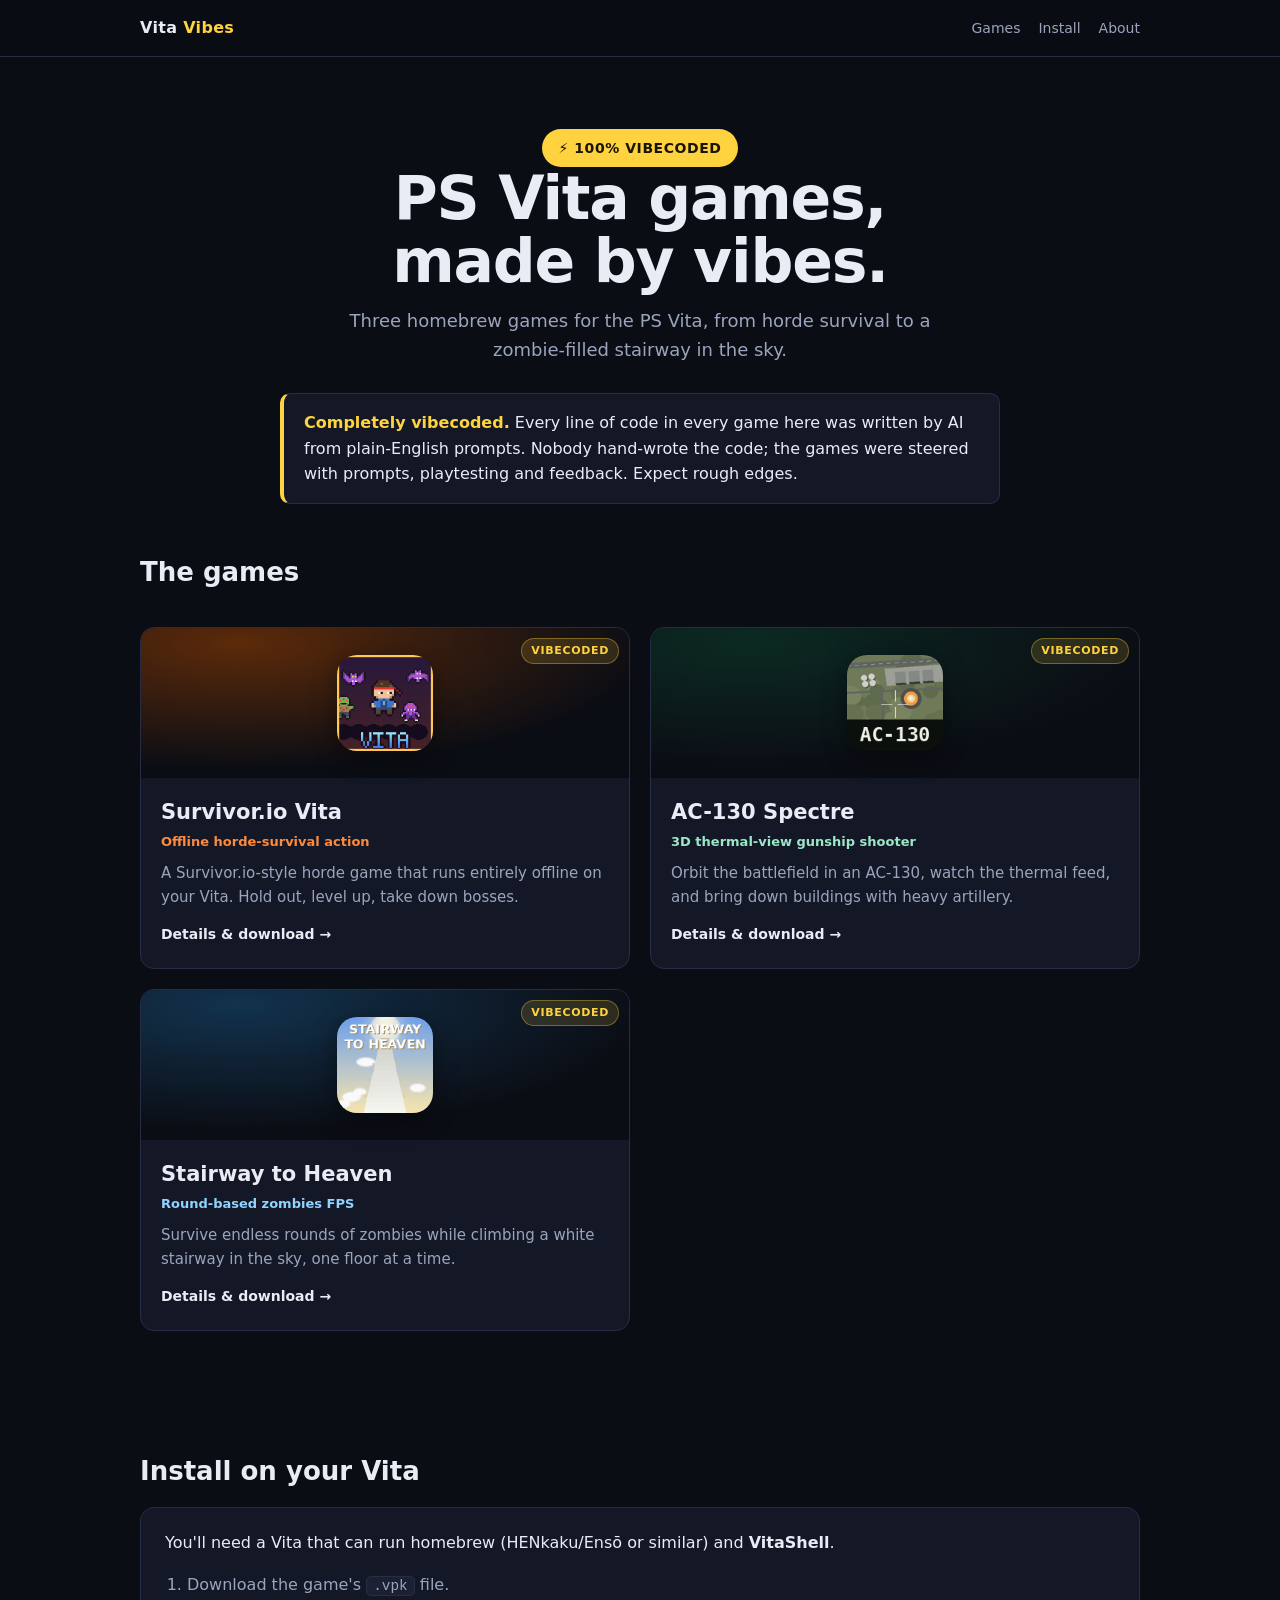
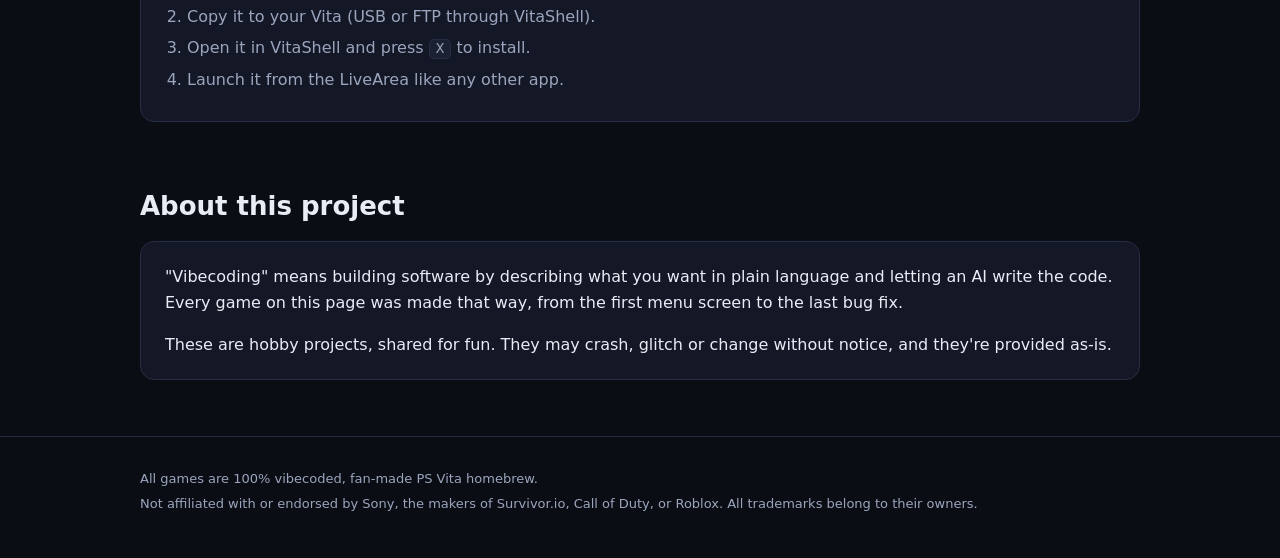
==== index.html @ 3c51bcc6 "Remove Vita Bowl from the site Site now lists the three games that have VPKs: Survivor.io Vita, AC-1" ====
<!doctype html>
<html lang="en">
<head>
<meta charset="utf-8">
<meta name="viewport" content="width=device-width,initial-scale=1">
<title>Vita Vibes: PS Vita games, 100% vibecoded</title>
<meta name="description" content="Three PS Vita homebrew games, every line of code written by AI from plain-English prompts.">
<meta property="og:title" content="Vita Vibes: PS Vita games, 100% vibecoded">
<meta property="og:description" content="Three PS Vita homebrew games, every line of code written by AI from plain-English prompts.">
<link rel="stylesheet" href="style.css">
</head>
<body>
<header class="site"><div class="wrap">
<a class="brand" href="index.html">Vita <b>Vibes</b></a>
<nav><a href="index.html#games">Games</a><a href="index.html#install">Install</a><a href="index.html#about">About</a></nav>
</div></header>

<div class="hero"><div class="wrap">
<span class="badge">⚡ 100% vibecoded</span>
<h1>PS Vita games,<br>made by vibes.</h1>
<p class="lead">Three homebrew games for the PS Vita, from horde survival to a zombie-filled stairway in the sky.</p>
<div class="banner"><strong>Completely vibecoded.</strong> Every line of code in every game here was written by AI from plain-English prompts. Nobody hand-wrote the code; the games were steered with prompts, playtesting and feedback. Expect rough edges.</div>
</div></div>

<main class="wrap">
<section id="games" class="block"><h2>The games</h2>
<div class="grid">
<a class="card" href="games/survivor-io-vita.html" style="--accent:#ff8a3d;--accent2:#5c2a0a">
<div class="art"><img src="img/survivor.png" alt="Survivor.io Vita icon" class="gicon"><span class="pill vb">Vibecoded</span></div>
<div class="body"><h3>Survivor.io Vita</h3><div class="tag">Offline horde-survival action</div>
<p>A Survivor.io-style horde game that runs entirely offline on your Vita. Hold out, level up, take down bosses.</p><span class="more">Details &amp; download →</span></div>
</a>
<a class="card" href="games/ac130-spectre.html" style="--accent:#9be8c8;--accent2:#0b2a22">
<div class="art"><img src="img/ac130.png" alt="AC-130 Spectre icon" class="gicon"><span class="pill vb">Vibecoded</span></div>
<div class="body"><h3>AC-130 Spectre</h3><div class="tag">3D thermal-view gunship shooter</div>
<p>Orbit the battlefield in an AC-130, watch the thermal feed, and bring down buildings with heavy artillery.</p><span class="more">Details &amp; download →</span></div>
</a>
<a class="card" href="games/stairway-to-heaven.html" style="--accent:#8fd3ff;--accent2:#12324d">
<div class="art"><img src="img/stairway.png" alt="Stairway to Heaven icon" class="gicon"><span class="pill vb">Vibecoded</span></div>
<div class="body"><h3>Stairway to Heaven</h3><div class="tag">Round-based zombies FPS</div>
<p>Survive endless rounds of zombies while climbing a white stairway in the sky, one floor at a time.</p><span class="more">Details &amp; download →</span></div>
</a>
</div></section>

<section id="install" class="block"><h2>Install on your Vita</h2>
<div class="panel">
<p style="margin-top:0">You'll need a Vita that can run homebrew (HENkaku/Ensō or similar) and <strong>VitaShell</strong>.</p>
<ol>
<li>Download the game's <code>.vpk</code> file.</li>
<li>Copy it to your Vita (USB or FTP through VitaShell).</li>
<li>Open it in VitaShell and press <kbd>X</kbd> to install.</li>
<li>Launch it from the LiveArea like any other app.</li>
</ol>
</div></section>

<section id="about" class="block"><h2>About this project</h2>
<div class="panel">
<p style="margin-top:0">"Vibecoding" means building software by describing what you want in plain language and letting an AI write the code. Every game on this page was made that way, from the first menu screen to the last bug fix.</p>
<p style="margin-bottom:0">These are hobby projects, shared for fun. They may crash, glitch or change without notice, and they're provided as-is.</p>
</div></section>
</main>
<footer><div class="wrap">
<p>All games are 100% vibecoded, fan-made PS Vita homebrew.</p>
<p>Not affiliated with or endorsed by Sony, the makers of Survivor.io, Call of Duty, or Roblox. All trademarks belong to their owners.</p>
</div></footer>
</body>
</html>
---- style.css ----
:root{--bg:#0b0d14;--panel:#141826;--panel2:#1b2133;--text:#e8ecf5;--muted:#9aa5bd;--line:#262d44;--hl:#ffd23f}
*{box-sizing:border-box}
html{scroll-behavior:smooth}
body{margin:0;background:var(--bg);color:var(--text);font:16px/1.6 system-ui,-apple-system,Segoe UI,Roboto,sans-serif}
a{color:inherit}
.wrap{max-width:1040px;margin:0 auto;padding:0 20px}
header.site{border-bottom:1px solid var(--line);position:sticky;top:0;background:rgba(11,13,20,.9);backdrop-filter:blur(8px);z-index:5}
header.site .wrap{display:flex;align-items:center;justify-content:space-between;height:56px}
.brand{font-weight:800;letter-spacing:.02em;text-decoration:none}
.brand b{color:var(--hl)}
nav a{margin-left:18px;color:var(--muted);text-decoration:none;font-size:14px}
nav a:hover{color:var(--text)}
.hero{padding:72px 0 40px;text-align:center}
.hero h1{font-size:clamp(34px,6vw,60px);line-height:1.05;margin:0 0 14px;letter-spacing:-.02em}
.hero p.lead{color:var(--muted);max-width:640px;margin:0 auto 22px;font-size:18px}
.badge{display:inline-flex;align-items:center;gap:8px;background:var(--hl);color:#1a1500;font-weight:800;padding:8px 16px;border-radius:999px;font-size:14px;letter-spacing:.04em;text-transform:uppercase}
.banner{margin:28px auto 0;max-width:720px;background:var(--panel);border:1px solid var(--line);border-left:4px solid var(--hl);border-radius:10px;padding:16px 20px;text-align:left}
.banner strong{color:var(--hl)}
.grid{display:grid;grid-template-columns:repeat(2,1fr);gap:20px;padding:20px 0 56px}
.card{background:var(--panel);border:1px solid var(--line);border-radius:14px;overflow:hidden;text-decoration:none;display:flex;flex-direction:column;transition:transform .15s,border-color .15s}
@media(max-width:700px){.grid{grid-template-columns:1fr}}
.card:hover{transform:translateY(-3px);border-color:var(--accent)}
.art{height:150px;display:grid;place-items:center;color:var(--accent);background:radial-gradient(120% 120% at 20% 10%,var(--accent2),#0b0d14 70%);position:relative}
.art svg{width:84px;height:84px}
.art .vb{position:absolute;top:10px;right:10px}
.pill{font-size:11px;font-weight:800;letter-spacing:.06em;text-transform:uppercase;background:rgba(255,210,63,.14);color:var(--hl);border:1px solid rgba(255,210,63,.35);padding:3px 9px;border-radius:999px}
.card .body{padding:18px 20px 22px}
.card h3{margin:0 0 2px;font-size:21px}
.card .tag{color:var(--accent);font-size:13px;font-weight:700;margin-bottom:8px}
.card p{margin:0;color:var(--muted);font-size:15px}
.card .more{display:inline-block;margin-top:14px;font-weight:700;color:var(--text);font-size:14px}
section.block{padding:8px 0 56px}
section.block h2{font-size:26px;margin:0 0 14px}
.panel{background:var(--panel);border:1px solid var(--line);border-radius:14px;padding:22px 24px}
.panel ol{margin:8px 0 0;padding-left:22px;color:var(--muted)}
.panel ol li{margin:6px 0}
.panel code,kbd{background:var(--panel2);border:1px solid var(--line);border-radius:5px;padding:1px 6px;font-size:.9em}
.game-hero{padding:56px 0 28px;border-bottom:1px solid var(--line);background:radial-gradient(90% 140% at 0% 0%,var(--accent2),transparent 65%)}
.game-hero .row{display:flex;gap:26px;align-items:center;flex-wrap:wrap}
.game-hero .art{width:150px;border-radius:18px;flex:none;border:1px solid var(--line)}
.game-hero h1{font-size:clamp(30px,5vw,48px);margin:0;line-height:1.1;letter-spacing:-.02em}
.game-hero .tag{color:var(--accent);font-weight:700;margin:6px 0 10px}
.game-hero .aka{color:var(--muted);font-size:14px}
.cols{display:grid;grid-template-columns:2fr 1fr;gap:28px;padding:36px 0 20px}
@media(max-width:760px){.cols{grid-template-columns:1fr}}
.cols h2{font-size:20px;margin:26px 0 10px}
.cols h2:first-child{margin-top:0}
ul.feat{padding-left:0;list-style:none;margin:0}
ul.feat li{padding:9px 0 9px 28px;border-bottom:1px solid var(--line);position:relative}
ul.feat li::before{content:"▸";position:absolute;left:6px;color:var(--accent)}
table.kv{width:100%;border-collapse:collapse;font-size:15px}
table.kv td{padding:8px 0;border-bottom:1px solid var(--line);vertical-align:top}
table.kv td:first-child{color:var(--muted);padding-right:14px;white-space:nowrap}
.side .panel{margin-bottom:18px}
.gicon{width:96px;height:96px;border-radius:20px;image-rendering:auto;box-shadow:0 6px 24px rgba(0,0,0,.45)}
.game-hero .gicon{width:100%;height:100%;border-radius:0;box-shadow:none;object-fit:cover}
.game-hero .art{height:150px}
.btn{display:inline-flex;align-items:center;gap:8px;background:var(--accent);color:#07110c;font-weight:800;padding:10px 18px;border-radius:10px;text-decoration:none;font-size:14px;margin-top:12px;word-break:break-all}
.btn span{opacity:.7;font-weight:700}
.btn:hover{filter:brightness(1.1)}
.btn.off{background:var(--panel2);color:var(--muted);border:1px dashed var(--line);cursor:default}
.shots{display:grid;grid-template-columns:repeat(auto-fit,minmax(200px,1fr));gap:14px;margin-top:10px}
.shot{aspect-ratio:16/9;border:1px dashed var(--line);border-radius:10px;display:grid;place-items:center;color:var(--muted);font-size:13px;background:var(--panel)}
.vibe{margin:10px 0 56px;background:var(--panel);border:1px solid var(--line);border-left:4px solid var(--hl);border-radius:10px;padding:16px 20px}
.vibe strong{color:var(--hl)}
.pager{display:flex;justify-content:space-between;gap:12px;padding:0 0 56px;flex-wrap:wrap}
.pager a{background:var(--panel);border:1px solid var(--line);border-radius:10px;padding:10px 16px;text-decoration:none;font-weight:700;font-size:14px}
.pager a:hover{border-color:var(--hl)}
footer{border-top:1px solid var(--line);color:var(--muted);font-size:13px;padding:28px 0 40px}
footer p{margin:4px 0}
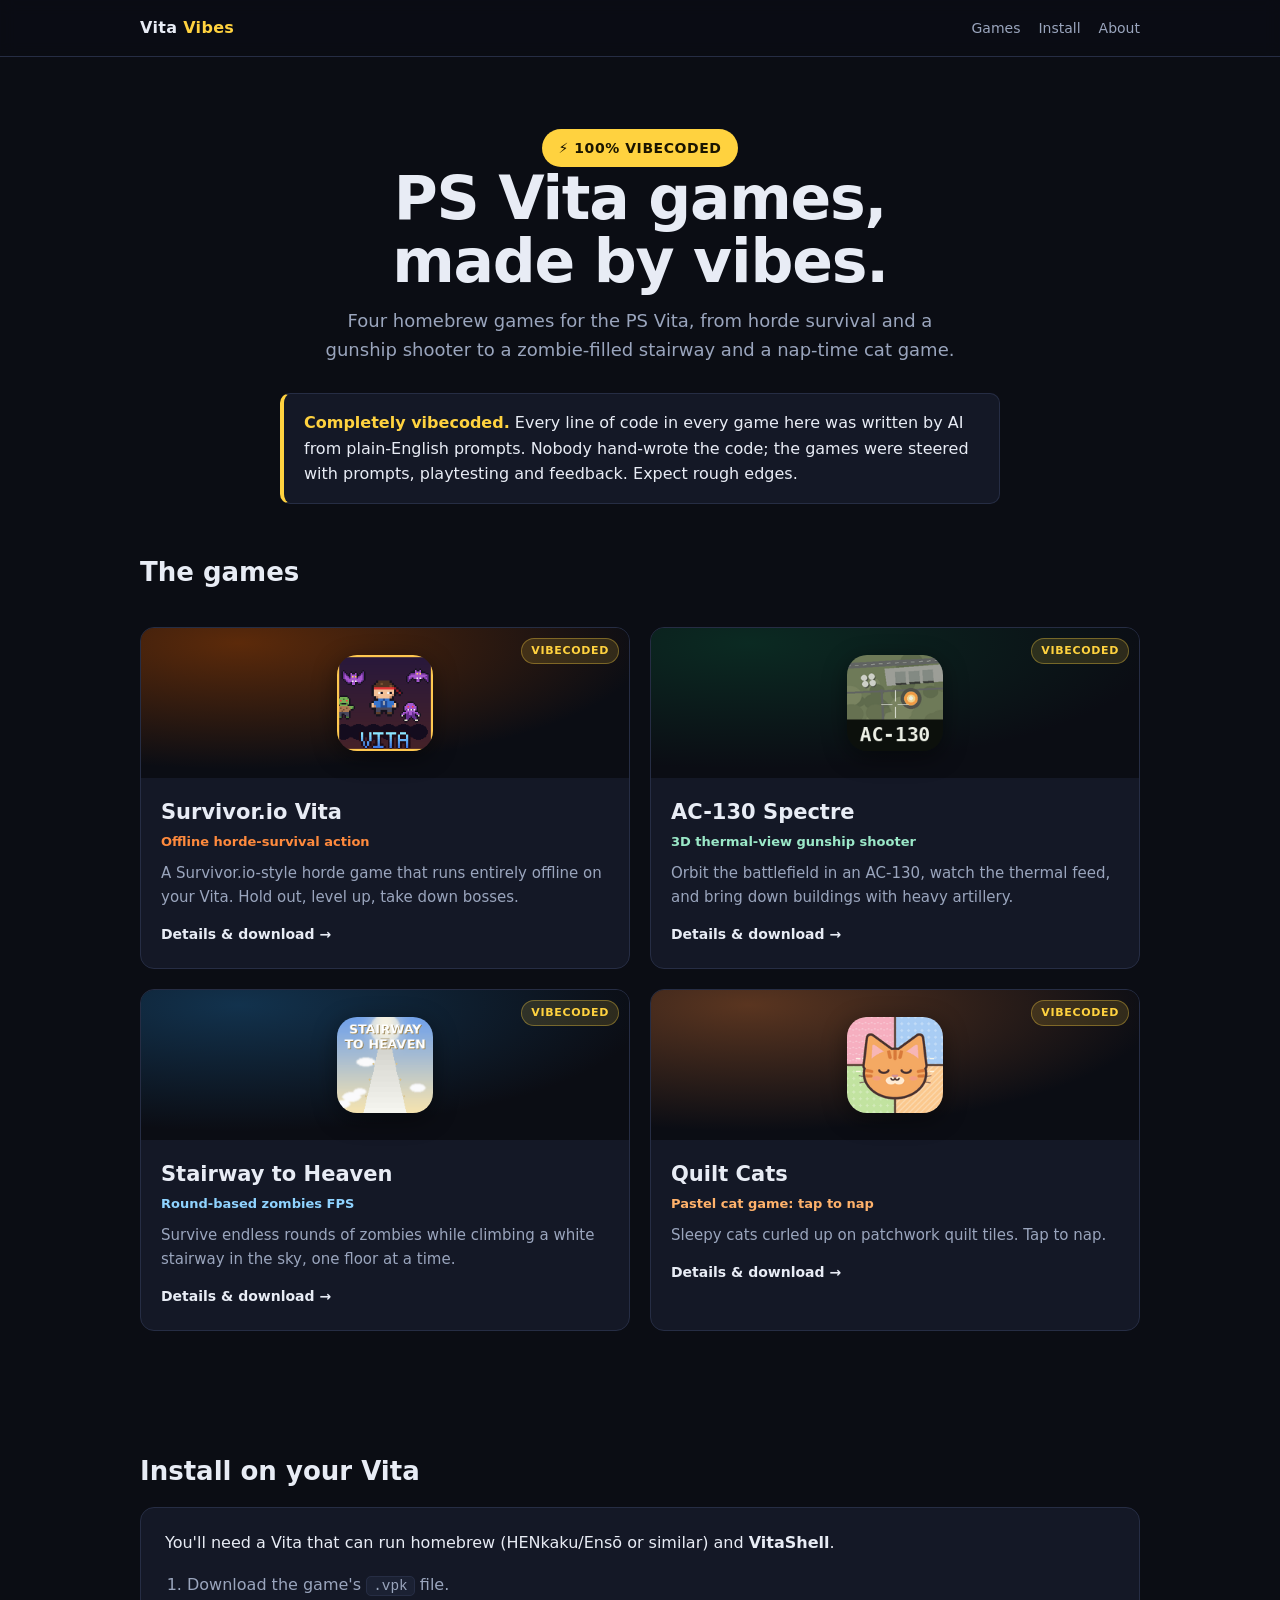
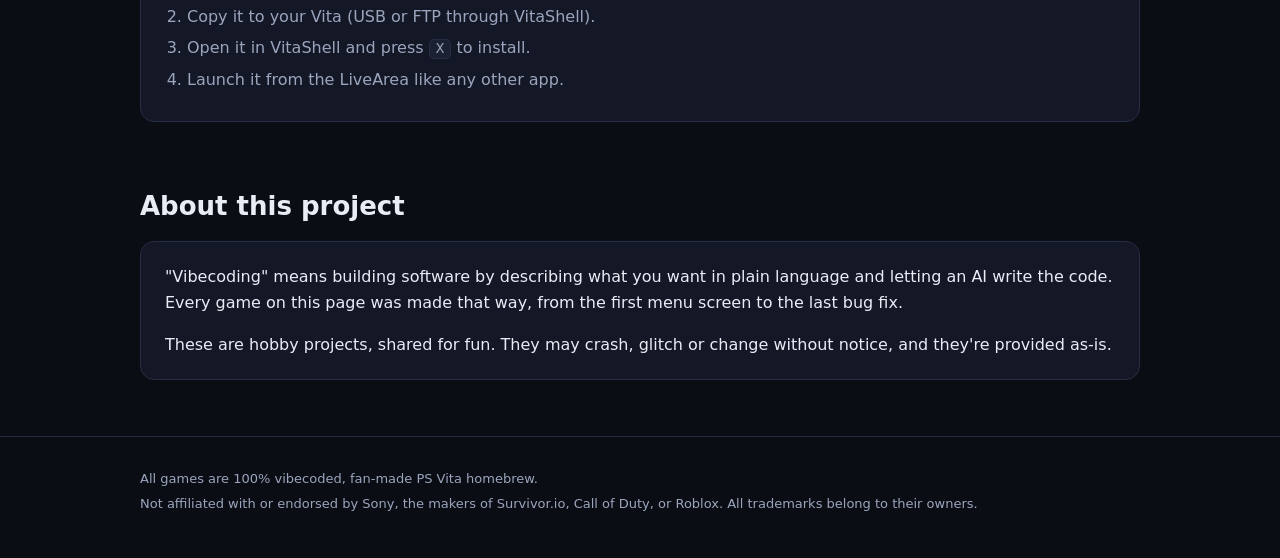
==== commit 2a14324b: "Add Quilt Cats New game page, VPK download and LiveArea art for Quilt Cats; site and README now list" ====
--- a/index.html
+++ b/index.html
@@ -4,9 +4,9 @@
 <meta charset="utf-8">
 <meta name="viewport" content="width=device-width,initial-scale=1">
 <title>Vita Vibes: PS Vita games, 100% vibecoded</title>
-<meta name="description" content="Three PS Vita homebrew games, every line of code written by AI from plain-English prompts.">
+<meta name="description" content="Four PS Vita homebrew games, every line of code written by AI from plain-English prompts.">
 <meta property="og:title" content="Vita Vibes: PS Vita games, 100% vibecoded">
-<meta property="og:description" content="Three PS Vita homebrew games, every line of code written by AI from plain-English prompts.">
+<meta property="og:description" content="Four PS Vita homebrew games, every line of code written by AI from plain-English prompts.">
 <link rel="stylesheet" href="style.css">
 </head>
 <body>
@@ -18,7 +18,7 @@
 <div class="hero"><div class="wrap">
 <span class="badge">⚡ 100% vibecoded</span>
 <h1>PS Vita games,<br>made by vibes.</h1>
-<p class="lead">Three homebrew games for the PS Vita, from horde survival to a zombie-filled stairway in the sky.</p>
+<p class="lead">Four homebrew games for the PS Vita, from horde survival and a gunship shooter to a zombie-filled stairway and a nap-time cat game.</p>
 <div class="banner"><strong>Completely vibecoded.</strong> Every line of code in every game here was written by AI from plain-English prompts. Nobody hand-wrote the code; the games were steered with prompts, playtesting and feedback. Expect rough edges.</div>
 </div></div>
 
@@ -39,6 +39,11 @@
 <div class="art"><img src="img/stairway.png" alt="Stairway to Heaven icon" class="gicon"><span class="pill vb">Vibecoded</span></div>
 <div class="body"><h3>Stairway to Heaven</h3><div class="tag">Round-based zombies FPS</div>
 <p>Survive endless rounds of zombies while climbing a white stairway in the sky, one floor at a time.</p><span class="more">Details &amp; download →</span></div>
+</a>
+<a class="card" href="games/quilt-cats.html" style="--accent:#ffb26b;--accent2:#5a3520">
+<div class="art"><img src="img/quiltcats.png" alt="Quilt Cats icon" class="gicon"><span class="pill vb">Vibecoded</span></div>
+<div class="body"><h3>Quilt Cats</h3><div class="tag">Pastel cat game: tap to nap</div>
+<p>Sleepy cats curled up on patchwork quilt tiles. Tap to nap.</p><span class="more">Details &amp; download →</span></div>
 </a>
 </div></section>
 
--- a/style.css
+++ b/style.css
@@ -59,7 +59,11 @@
 .btn span{opacity:.7;font-weight:700}
 .btn:hover{filter:brightness(1.1)}
 .btn.off{background:var(--panel2);color:var(--muted);border:1px dashed var(--line);cursor:default}
-.shots{display:grid;grid-template-columns:repeat(auto-fit,minmax(200px,1fr));gap:14px;margin-top:10px}
+.shots{display:grid;grid-template-columns:repeat(auto-fit,minmax(240px,1fr));gap:14px;margin-top:10px}
+.shot.has{display:block;aspect-ratio:auto;border:1px solid var(--line);overflow:hidden;text-decoration:none;transition:border-color .15s}
+.shot.has:hover{border-color:var(--accent)}
+.shot.has img{width:100%;height:auto;display:block}
+.shot.has span{display:block;padding:8px 12px;font-size:13px;color:var(--muted)}
 .shot{aspect-ratio:16/9;border:1px dashed var(--line);border-radius:10px;display:grid;place-items:center;color:var(--muted);font-size:13px;background:var(--panel)}
 .vibe{margin:10px 0 56px;background:var(--panel);border:1px solid var(--line);border-left:4px solid var(--hl);border-radius:10px;padding:16px 20px}
 .vibe strong{color:var(--hl)}
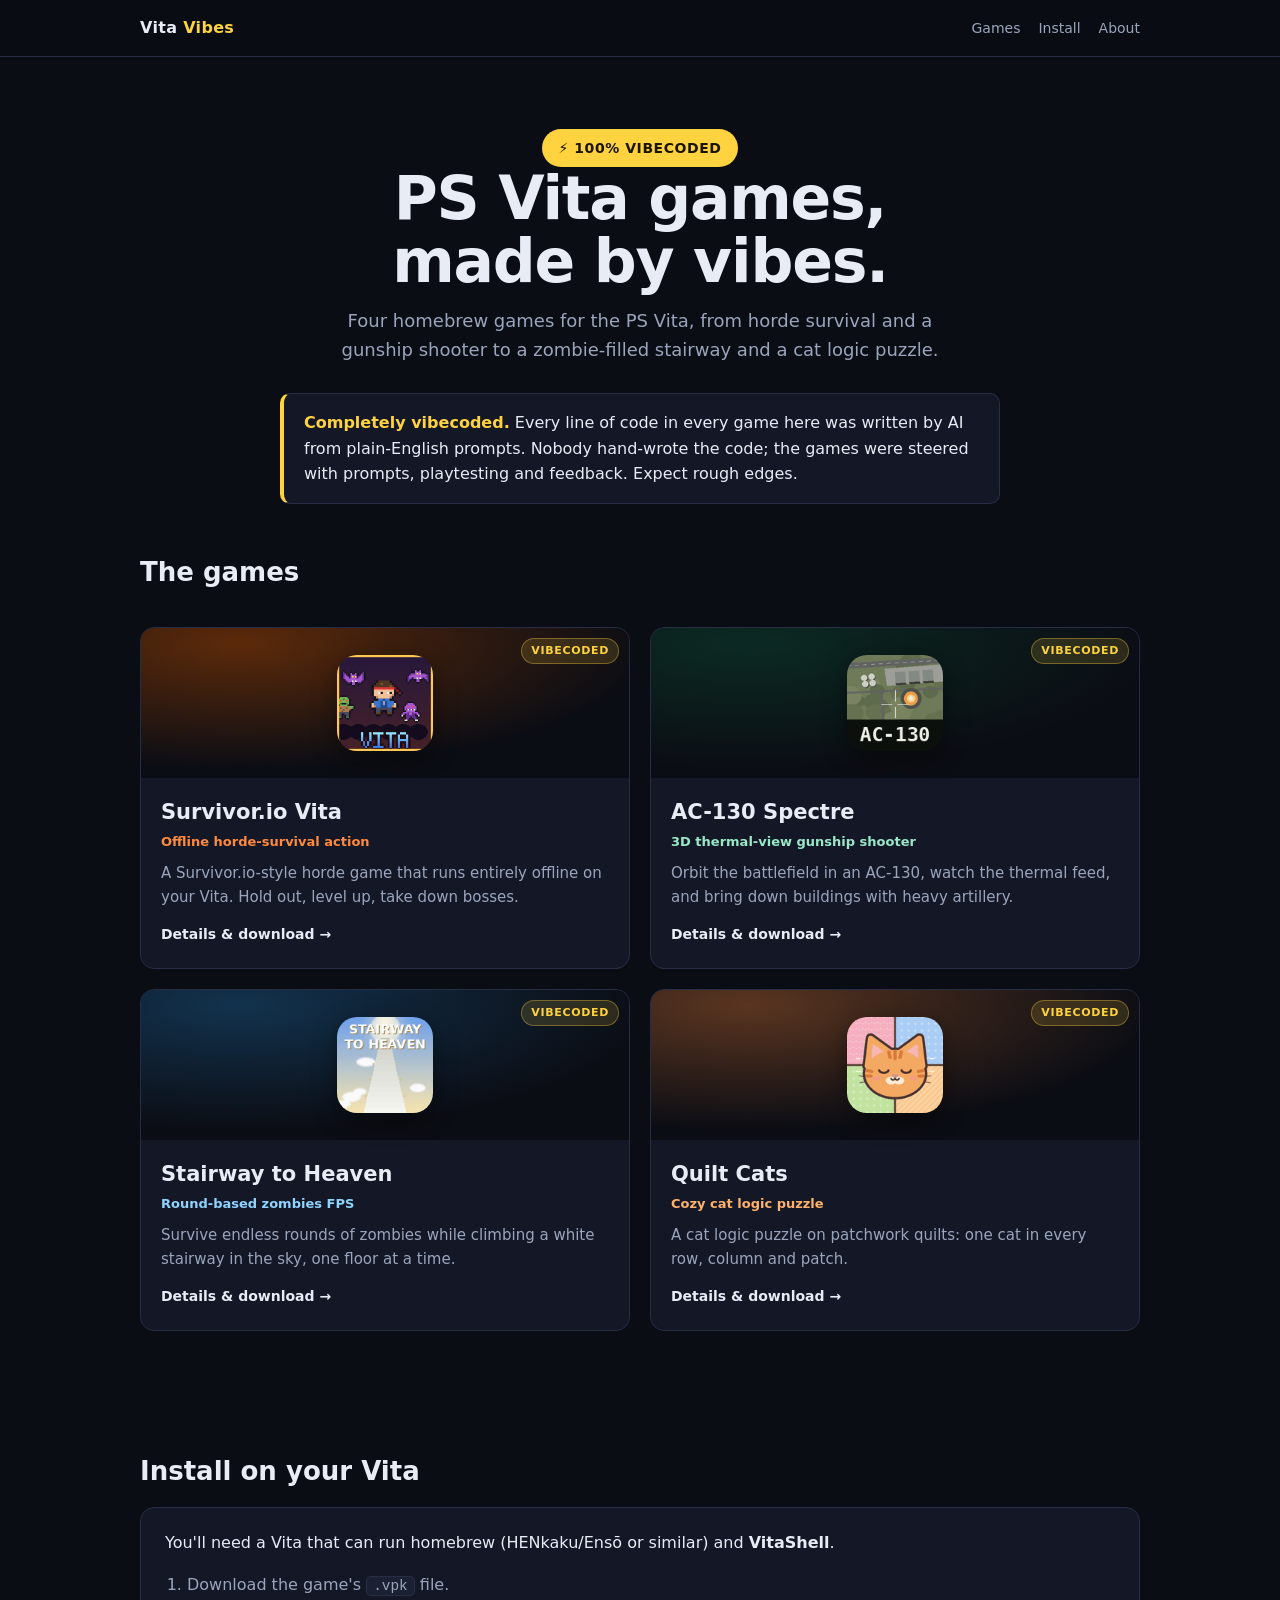
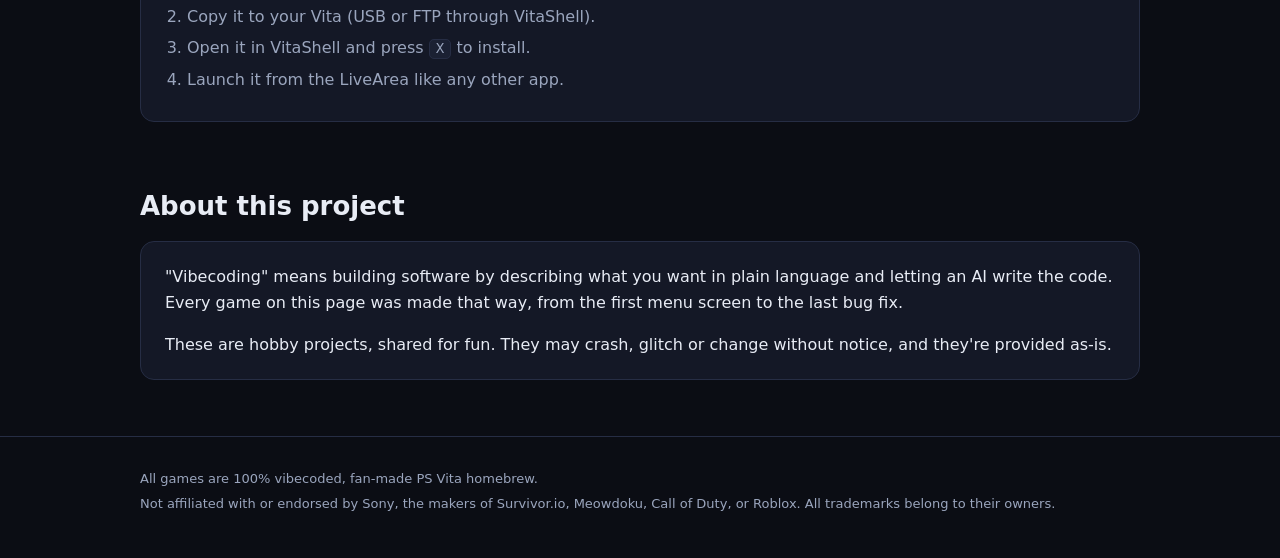
==== commit b98adc20: "Flesh out Quilt Cats page with gameplay screenshots Real description, features and controls from the" ====
--- a/index.html
+++ b/index.html
@@ -18,7 +18,7 @@
 <div class="hero"><div class="wrap">
 <span class="badge">⚡ 100% vibecoded</span>
 <h1>PS Vita games,<br>made by vibes.</h1>
-<p class="lead">Four homebrew games for the PS Vita, from horde survival and a gunship shooter to a zombie-filled stairway and a nap-time cat game.</p>
+<p class="lead">Four homebrew games for the PS Vita, from horde survival and a gunship shooter to a zombie-filled stairway and a cat logic puzzle.</p>
 <div class="banner"><strong>Completely vibecoded.</strong> Every line of code in every game here was written by AI from plain-English prompts. Nobody hand-wrote the code; the games were steered with prompts, playtesting and feedback. Expect rough edges.</div>
 </div></div>
 
@@ -42,8 +42,8 @@
 </a>
 <a class="card" href="games/quilt-cats.html" style="--accent:#ffb26b;--accent2:#5a3520">
 <div class="art"><img src="img/quiltcats.png" alt="Quilt Cats icon" class="gicon"><span class="pill vb">Vibecoded</span></div>
-<div class="body"><h3>Quilt Cats</h3><div class="tag">Pastel cat game: tap to nap</div>
-<p>Sleepy cats curled up on patchwork quilt tiles. Tap to nap.</p><span class="more">Details &amp; download →</span></div>
+<div class="body"><h3>Quilt Cats</h3><div class="tag">Cozy cat logic puzzle</div>
+<p>A cat logic puzzle on patchwork quilts: one cat in every row, column and patch.</p><span class="more">Details &amp; download →</span></div>
 </a>
 </div></section>
 
@@ -66,7 +66,7 @@
 </main>
 <footer><div class="wrap">
 <p>All games are 100% vibecoded, fan-made PS Vita homebrew.</p>
-<p>Not affiliated with or endorsed by Sony, the makers of Survivor.io, Call of Duty, or Roblox. All trademarks belong to their owners.</p>
+<p>Not affiliated with or endorsed by Sony, the makers of Survivor.io, Meowdoku, Call of Duty, or Roblox. All trademarks belong to their owners.</p>
 </div></footer>
 </body>
 </html>
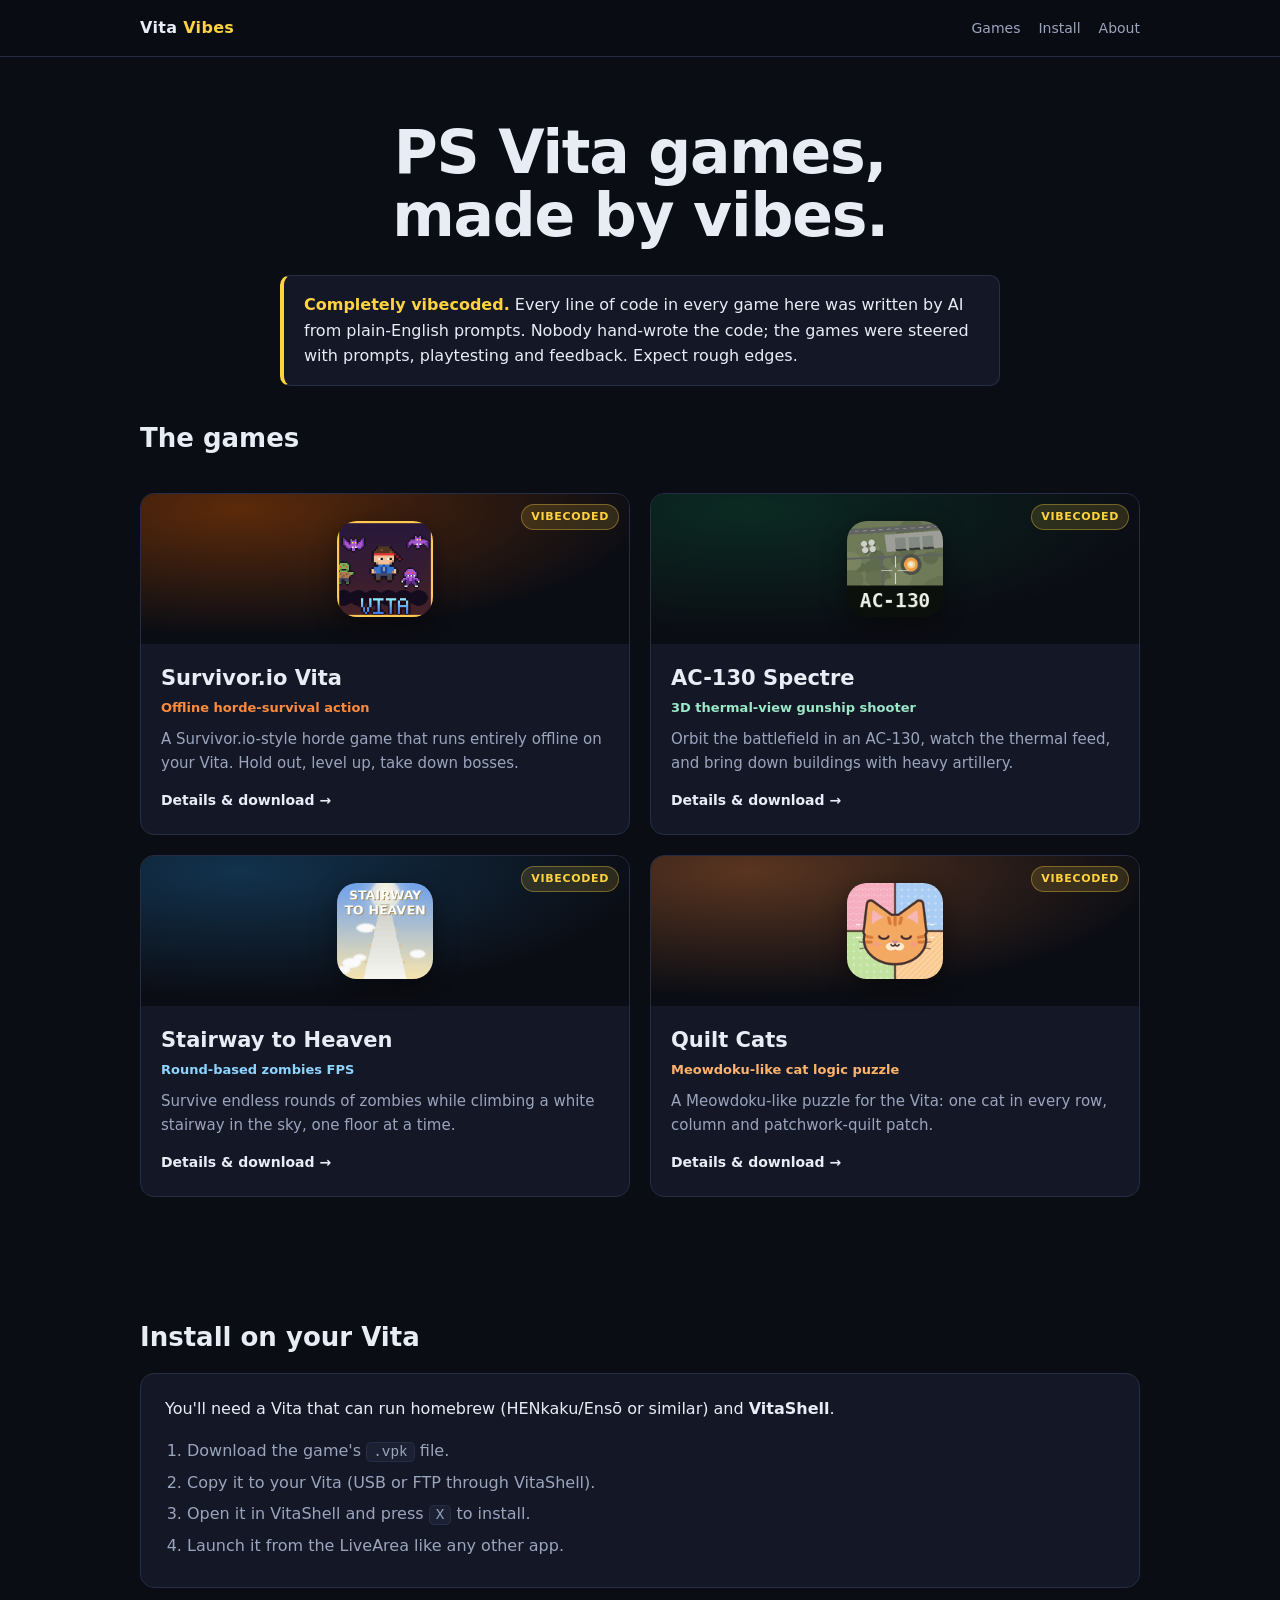
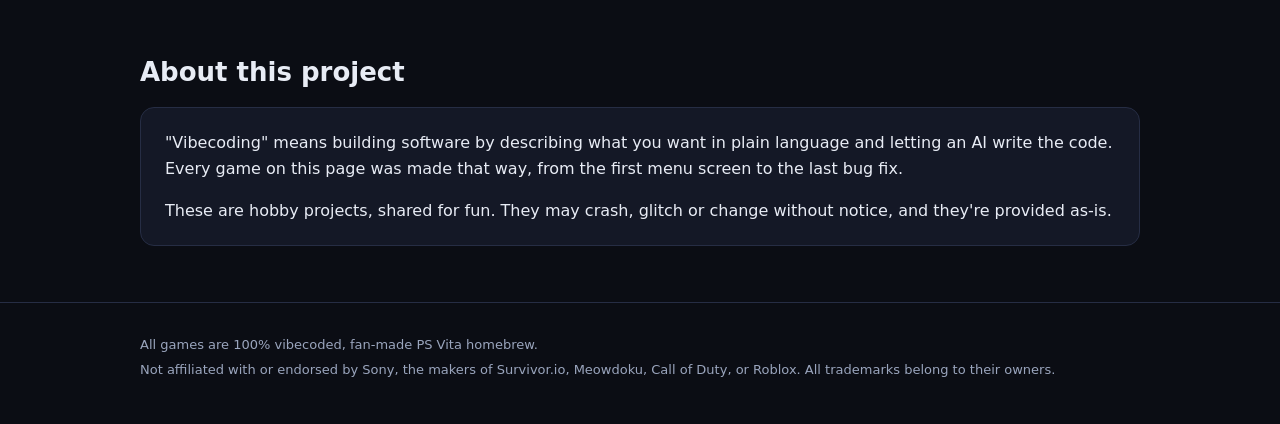
==== commit fa0666af: "Tidy home hero and call Quilt Cats Meowdoku-like Remove the "100% vibecoded" badge and the subtitle " ====
--- a/index.html
+++ b/index.html
@@ -16,9 +16,7 @@
 </div></header>
 
 <div class="hero"><div class="wrap">
-<span class="badge">⚡ 100% vibecoded</span>
 <h1>PS Vita games,<br>made by vibes.</h1>
-<p class="lead">Four homebrew games for the PS Vita, from horde survival and a gunship shooter to a zombie-filled stairway and a cat logic puzzle.</p>
 <div class="banner"><strong>Completely vibecoded.</strong> Every line of code in every game here was written by AI from plain-English prompts. Nobody hand-wrote the code; the games were steered with prompts, playtesting and feedback. Expect rough edges.</div>
 </div></div>
 
@@ -42,8 +40,8 @@
 </a>
 <a class="card" href="games/quilt-cats.html" style="--accent:#ffb26b;--accent2:#5a3520">
 <div class="art"><img src="img/quiltcats.png" alt="Quilt Cats icon" class="gicon"><span class="pill vb">Vibecoded</span></div>
-<div class="body"><h3>Quilt Cats</h3><div class="tag">Cozy cat logic puzzle</div>
-<p>A cat logic puzzle on patchwork quilts: one cat in every row, column and patch.</p><span class="more">Details &amp; download →</span></div>
+<div class="body"><h3>Quilt Cats</h3><div class="tag">Meowdoku-like cat logic puzzle</div>
+<p>A Meowdoku-like puzzle for the Vita: one cat in every row, column and patchwork-quilt patch.</p><span class="more">Details &amp; download →</span></div>
 </a>
 </div></section>
 
--- a/style.css
+++ b/style.css
@@ -10,7 +10,7 @@
 .brand b{color:var(--hl)}
 nav a{margin-left:18px;color:var(--muted);text-decoration:none;font-size:14px}
 nav a:hover{color:var(--text)}
-.hero{padding:72px 0 40px;text-align:center}
+.hero{padding:64px 0 24px;text-align:center}
 .hero h1{font-size:clamp(34px,6vw,60px);line-height:1.05;margin:0 0 14px;letter-spacing:-.02em}
 .hero p.lead{color:var(--muted);max-width:640px;margin:0 auto 22px;font-size:18px}
 .badge{display:inline-flex;align-items:center;gap:8px;background:var(--hl);color:#1a1500;font-weight:800;padding:8px 16px;border-radius:999px;font-size:14px;letter-spacing:.04em;text-transform:uppercase}
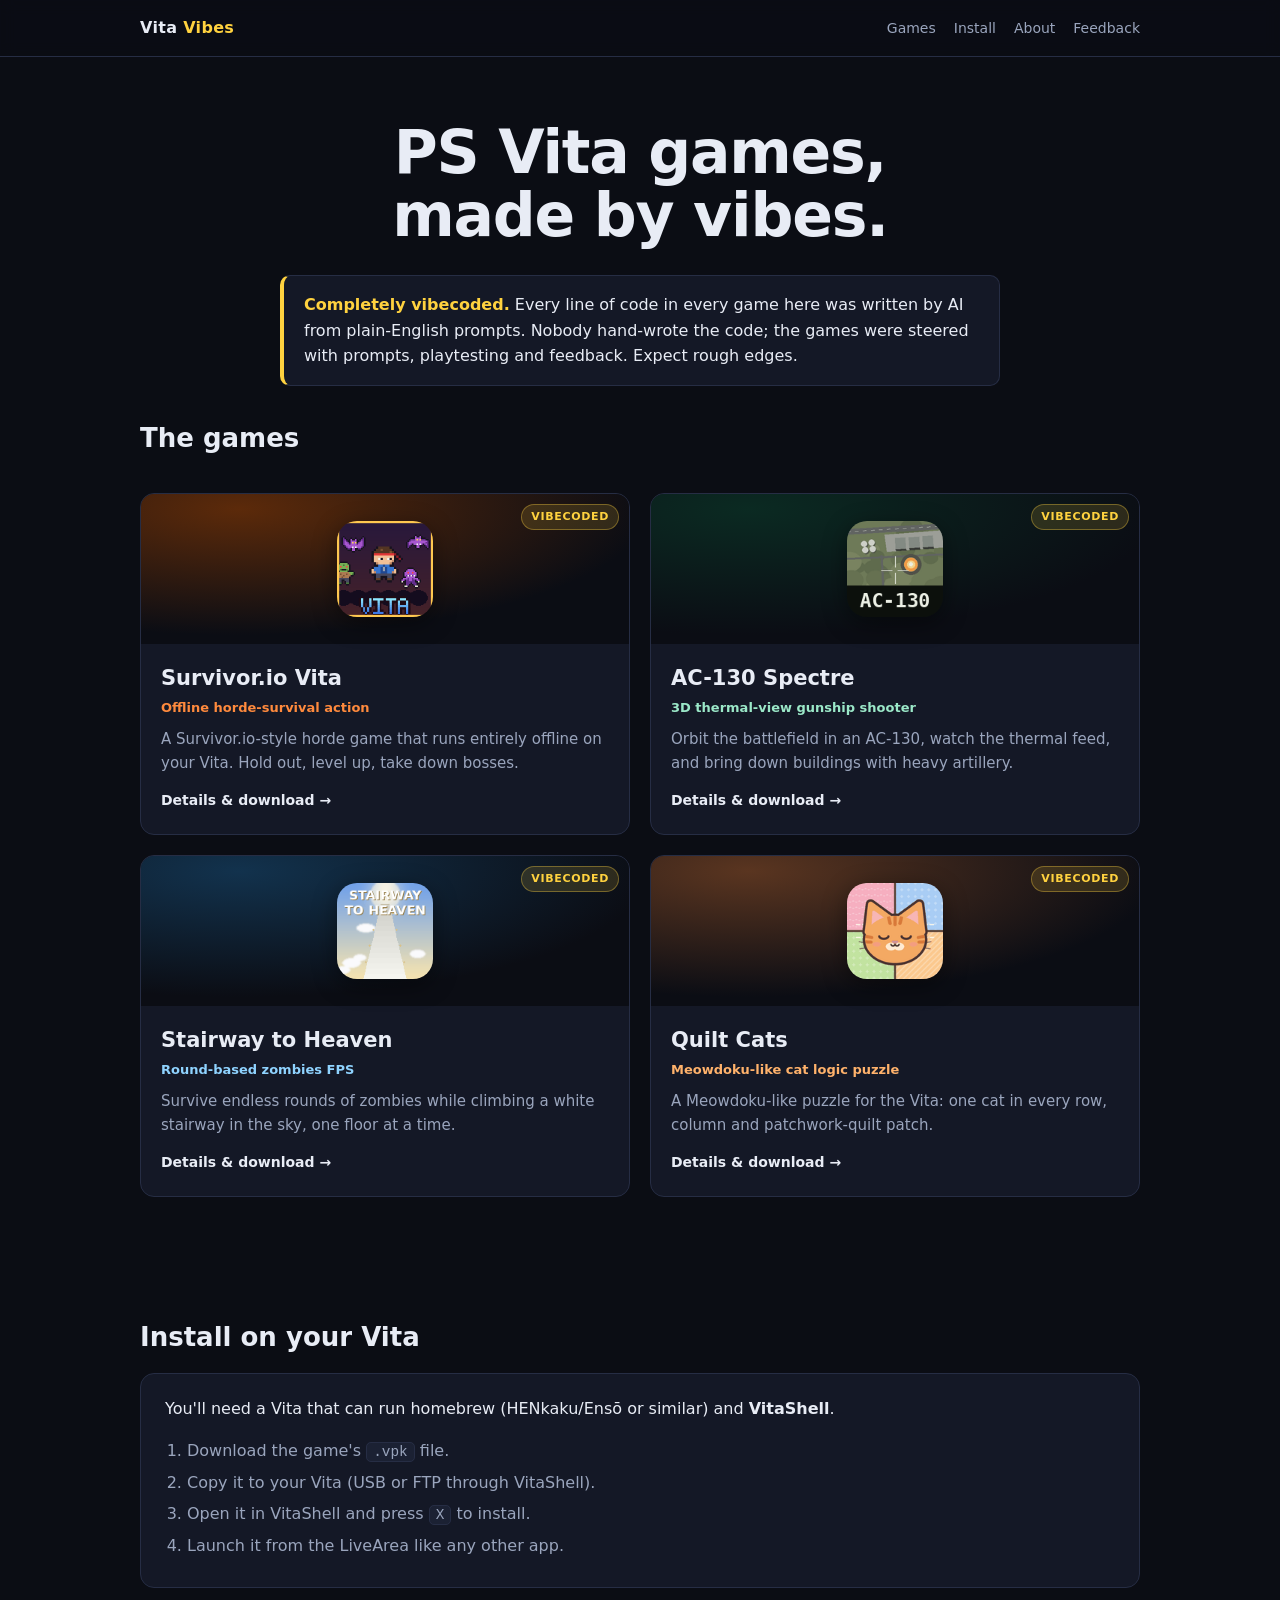
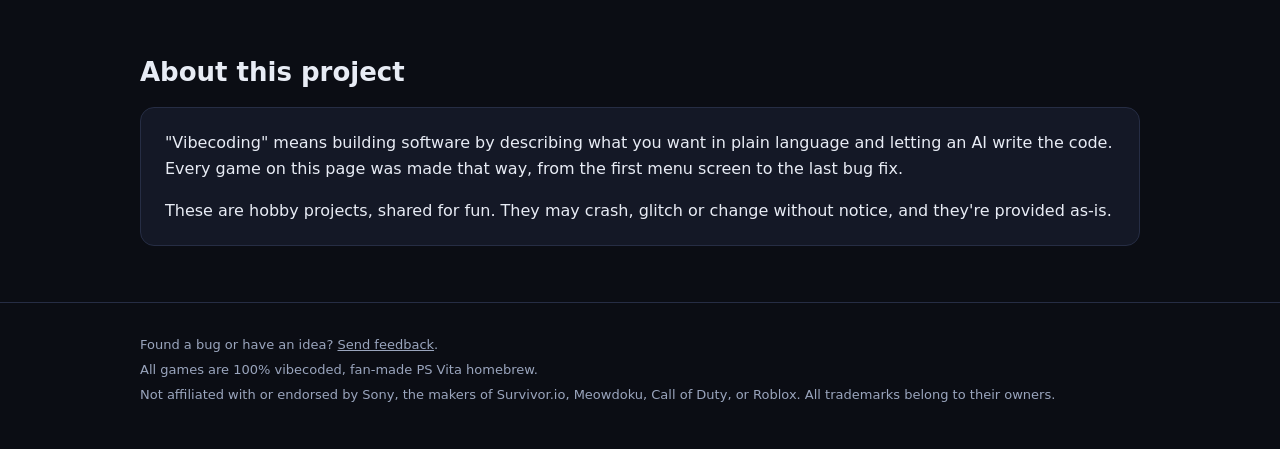
==== commit 0724108c: "Add feedback page and GitHub issue forms Feedback page with per-game "Report a bug" and "Suggest a f" ====
--- a/index.html
+++ b/index.html
@@ -12,7 +12,7 @@
 <body>
 <header class="site"><div class="wrap">
 <a class="brand" href="index.html">Vita <b>Vibes</b></a>
-<nav><a href="index.html#games">Games</a><a href="index.html#install">Install</a><a href="index.html#about">About</a></nav>
+<nav><a href="index.html#games">Games</a><a href="index.html#install">Install</a><a href="index.html#about">About</a><a href="feedback.html">Feedback</a></nav>
 </div></header>
 
 <div class="hero"><div class="wrap">
@@ -63,6 +63,7 @@
 </div></section>
 </main>
 <footer><div class="wrap">
+<p>Found a bug or have an idea? <a href="feedback.html" style="text-decoration:underline">Send feedback</a>.</p>
 <p>All games are 100% vibecoded, fan-made PS Vita homebrew.</p>
 <p>Not affiliated with or endorsed by Sony, the makers of Survivor.io, Meowdoku, Call of Duty, or Roblox. All trademarks belong to their owners.</p>
 </div></footer>
--- a/style.css
+++ b/style.css
@@ -59,6 +59,16 @@
 .btn span{opacity:.7;font-weight:700}
 .btn:hover{filter:brightness(1.1)}
 .btn.off{background:var(--panel2);color:var(--muted);border:1px dashed var(--line);cursor:default}
+.btn.alt{background:transparent;color:var(--text);border:1px solid var(--accent)}
+.btn.alt:hover{background:rgba(255,255,255,.06)}
+.side .btn{margin-right:6px}
+.cta-row{display:flex;gap:12px;justify-content:center;flex-wrap:wrap;margin:22px 0 10px}
+.cta-row .btn{margin-top:0;font-size:16px;padding:13px 22px}
+.fb-row{display:flex;align-items:center;justify-content:space-between;gap:14px;flex-wrap:wrap;margin-bottom:12px}
+.fb-name{display:flex;align-items:center;gap:14px;font-size:17px}
+.fb-name img{width:48px;height:48px;border-radius:12px}
+.fb-links{display:flex;gap:10px;flex-wrap:wrap}
+.fb-links .btn{margin-top:0;margin-right:0}
 .shots{display:grid;grid-template-columns:repeat(auto-fit,minmax(240px,1fr));gap:14px;margin-top:10px}
 .shot.has{display:block;aspect-ratio:auto;border:1px solid var(--line);overflow:hidden;text-decoration:none;transition:border-color .15s}
 .shot.has:hover{border-color:var(--accent)}
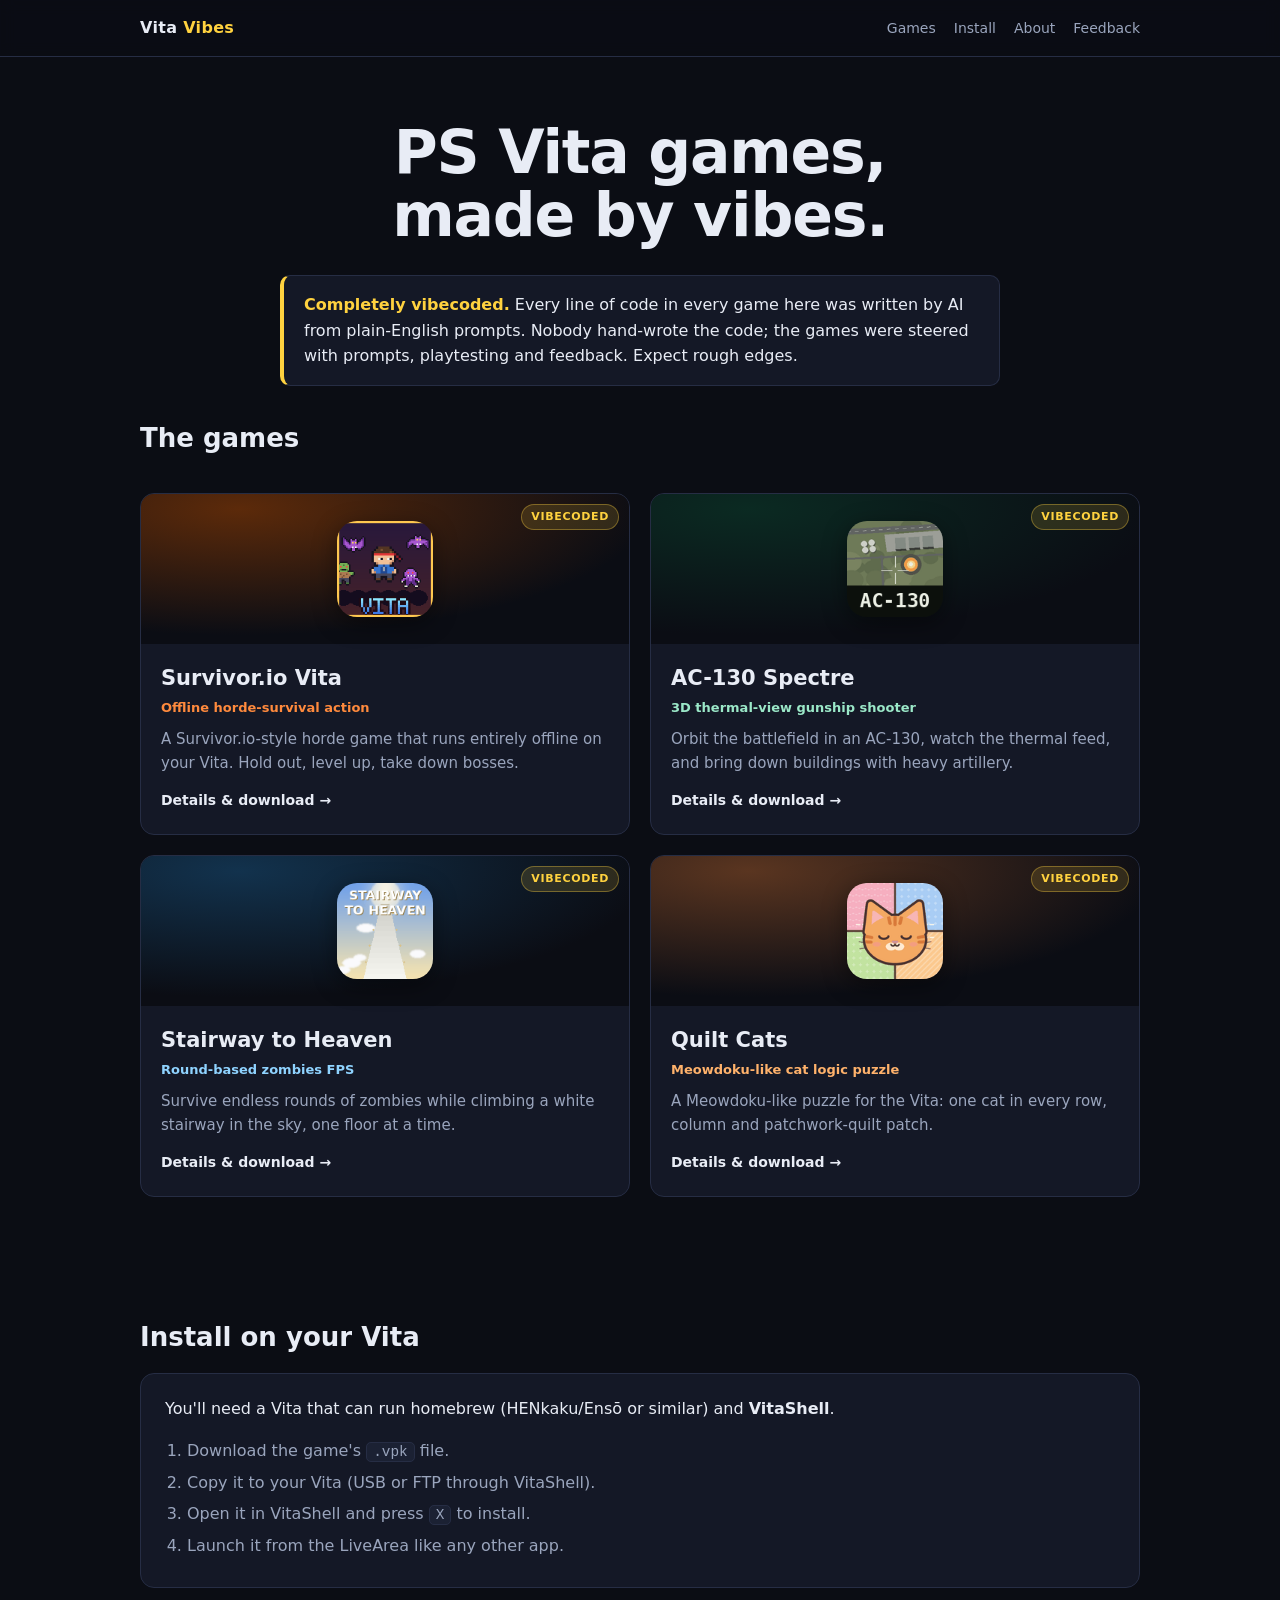
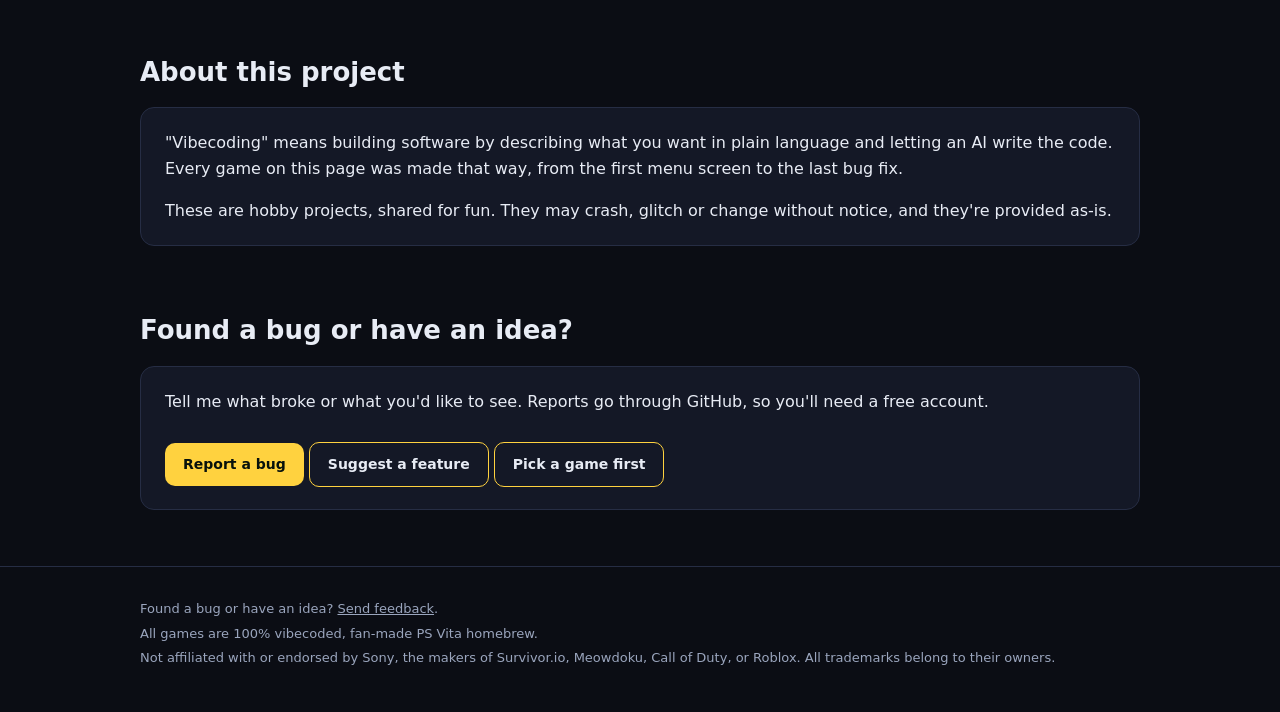
==== commit 0324cecc: "Add feedback section to the bottom of the home page Direct "Report a bug" and "Suggest a feature" bu" ====
--- a/index.html
+++ b/index.html
@@ -61,6 +61,14 @@
 <p style="margin-top:0">"Vibecoding" means building software by describing what you want in plain language and letting an AI write the code. Every game on this page was made that way, from the first menu screen to the last bug fix.</p>
 <p style="margin-bottom:0">These are hobby projects, shared for fun. They may crash, glitch or change without notice, and they're provided as-is.</p>
 </div></section>
+
+<section id="feedback" class="block" style="--accent:#ffd23f"><h2>Found a bug or have an idea?</h2>
+<div class="panel">
+<p style="margin-top:0">Tell me what broke or what you'd like to see. Reports go through GitHub, so you'll need a free account.</p>
+<a class="btn" href="https://github.com/MrManHeadQuarters/Vita-Vibecoded-Games/issues/new?template=bug_report.yml">Report a bug</a>
+<a class="btn alt" href="https://github.com/MrManHeadQuarters/Vita-Vibecoded-Games/issues/new?template=suggestion.yml">Suggest a feature</a>
+<a class="btn alt" href="feedback.html">Pick a game first</a>
+</div></section>
 </main>
 <footer><div class="wrap">
 <p>Found a bug or have an idea? <a href="feedback.html" style="text-decoration:underline">Send feedback</a>.</p>
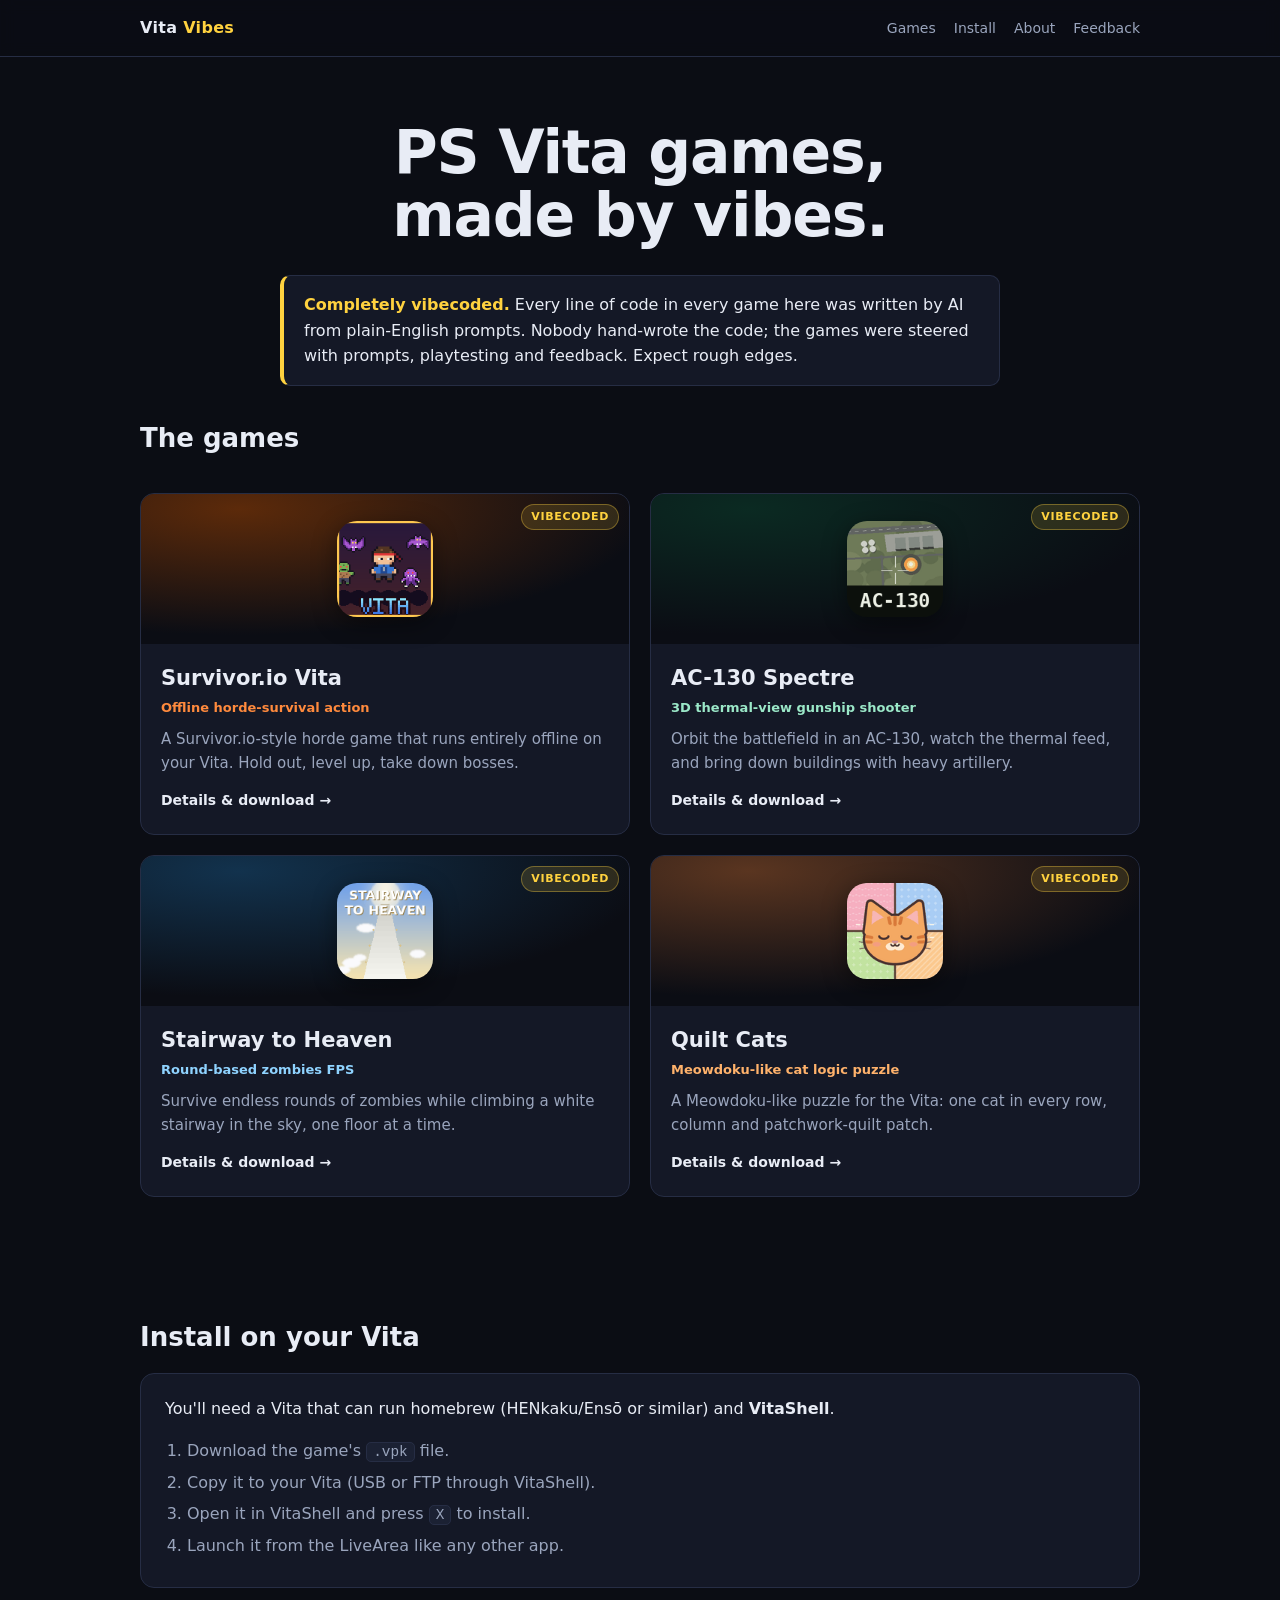
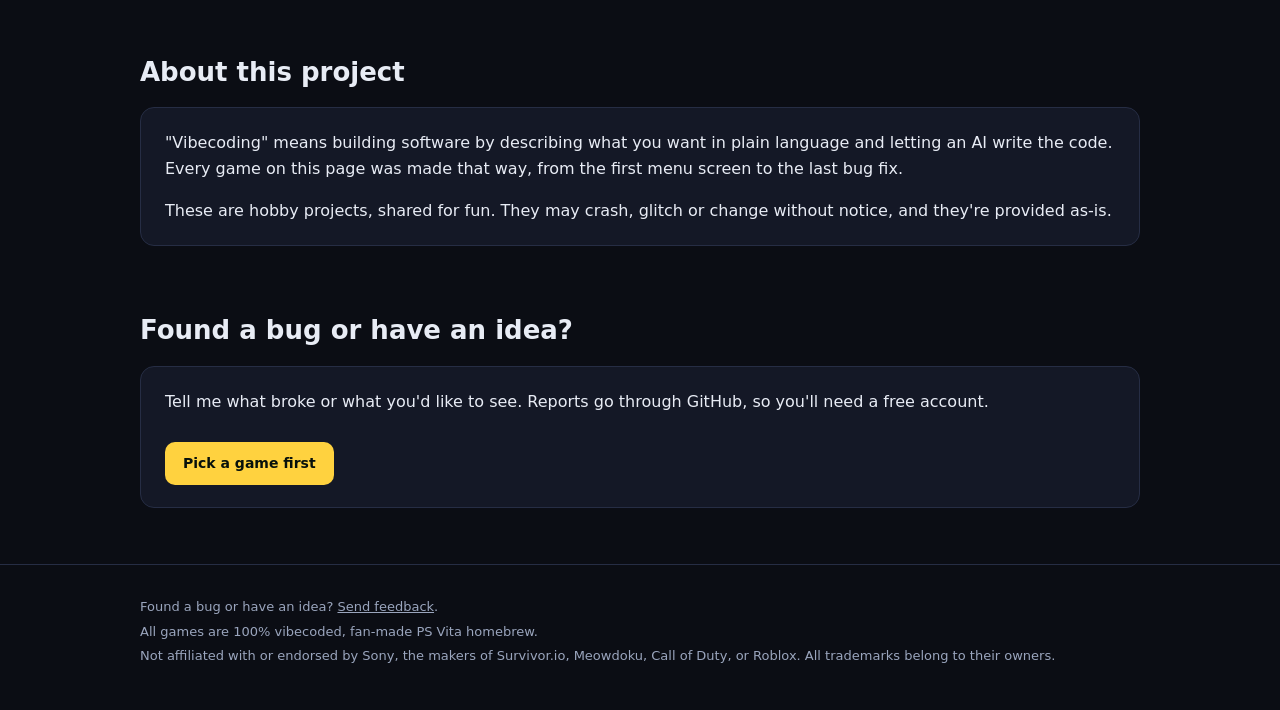
==== commit cda52521: "Keep only the "Pick a game first" button on the home page Co-Authored-By: Claude Sonnet 5.5 <noreply" ====
--- a/index.html
+++ b/index.html
@@ -65,9 +65,7 @@
 <section id="feedback" class="block" style="--accent:#ffd23f"><h2>Found a bug or have an idea?</h2>
 <div class="panel">
 <p style="margin-top:0">Tell me what broke or what you'd like to see. Reports go through GitHub, so you'll need a free account.</p>
-<a class="btn" href="https://github.com/MrManHeadQuarters/Vita-Vibecoded-Games/issues/new?template=bug_report.yml">Report a bug</a>
-<a class="btn alt" href="https://github.com/MrManHeadQuarters/Vita-Vibecoded-Games/issues/new?template=suggestion.yml">Suggest a feature</a>
-<a class="btn alt" href="feedback.html">Pick a game first</a>
+<a class="btn" href="feedback.html">Pick a game first</a>
 </div></section>
 </main>
 <footer><div class="wrap">
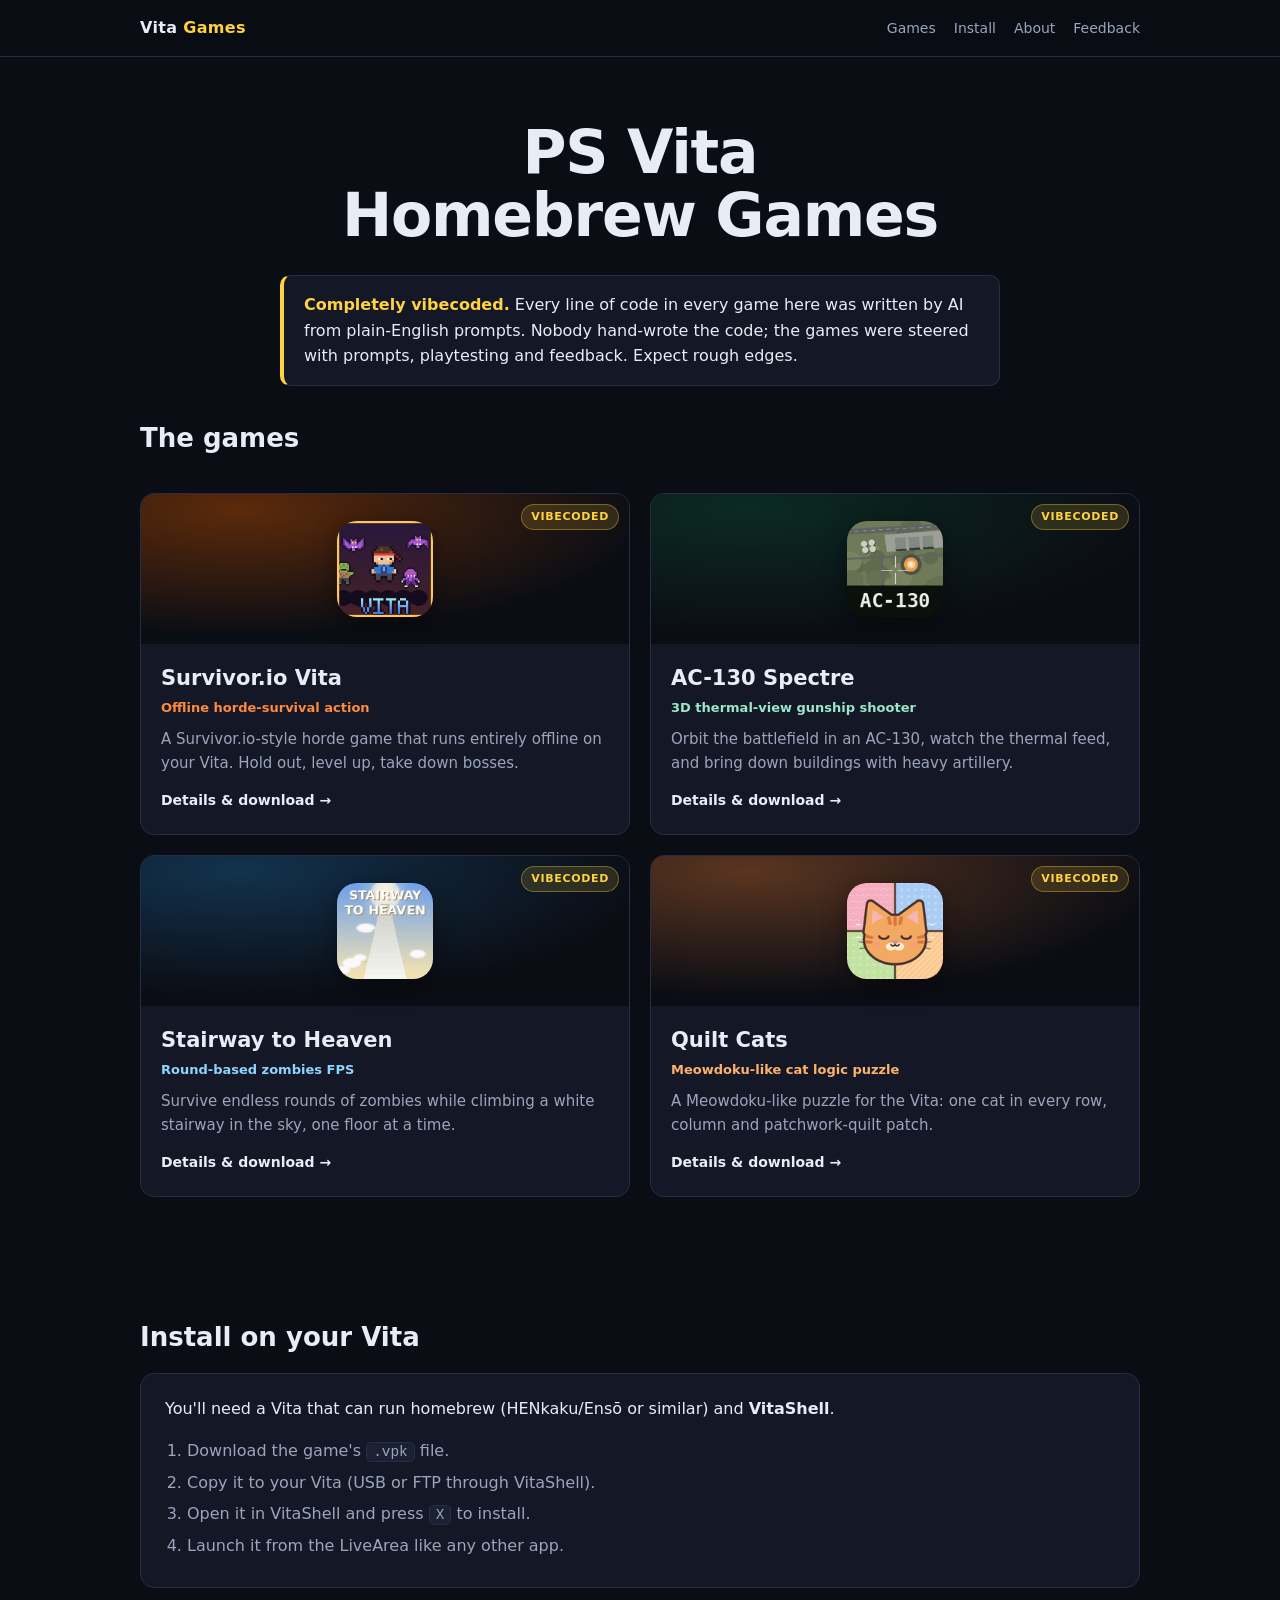
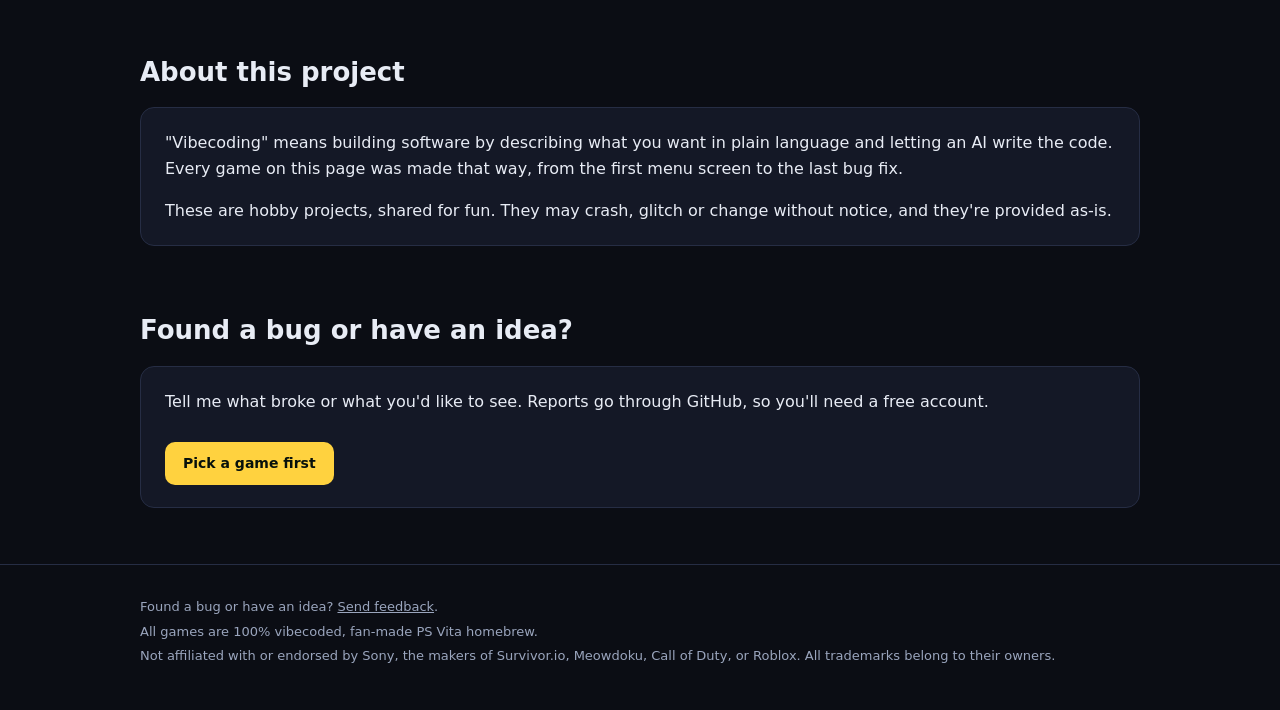
==== commit 0b4c1362: "Plainer site title and home page heading Co-Authored-By: Claude Sonnet 5.5 <noreply@anthropic.com> C" ====
--- a/index.html
+++ b/index.html
@@ -3,20 +3,20 @@
 <head>
 <meta charset="utf-8">
 <meta name="viewport" content="width=device-width,initial-scale=1">
-<title>Vita Vibes: PS Vita games, 100% vibecoded</title>
+<title>Vita Games: PS Vita homebrew, completely vibecoded</title>
 <meta name="description" content="Four PS Vita homebrew games, every line of code written by AI from plain-English prompts.">
-<meta property="og:title" content="Vita Vibes: PS Vita games, 100% vibecoded">
+<meta property="og:title" content="Vita Games: PS Vita homebrew, completely vibecoded">
 <meta property="og:description" content="Four PS Vita homebrew games, every line of code written by AI from plain-English prompts.">
 <link rel="stylesheet" href="style.css">
 </head>
 <body>
 <header class="site"><div class="wrap">
-<a class="brand" href="index.html">Vita <b>Vibes</b></a>
+<a class="brand" href="index.html">Vita <b>Games</b></a>
 <nav><a href="index.html#games">Games</a><a href="index.html#install">Install</a><a href="index.html#about">About</a><a href="feedback.html">Feedback</a></nav>
 </div></header>
 
 <div class="hero"><div class="wrap">
-<h1>PS Vita games,<br>made by vibes.</h1>
+<h1>PS Vita<br>Homebrew Games</h1>
 <div class="banner"><strong>Completely vibecoded.</strong> Every line of code in every game here was written by AI from plain-English prompts. Nobody hand-wrote the code; the games were steered with prompts, playtesting and feedback. Expect rough edges.</div>
 </div></div>
 
